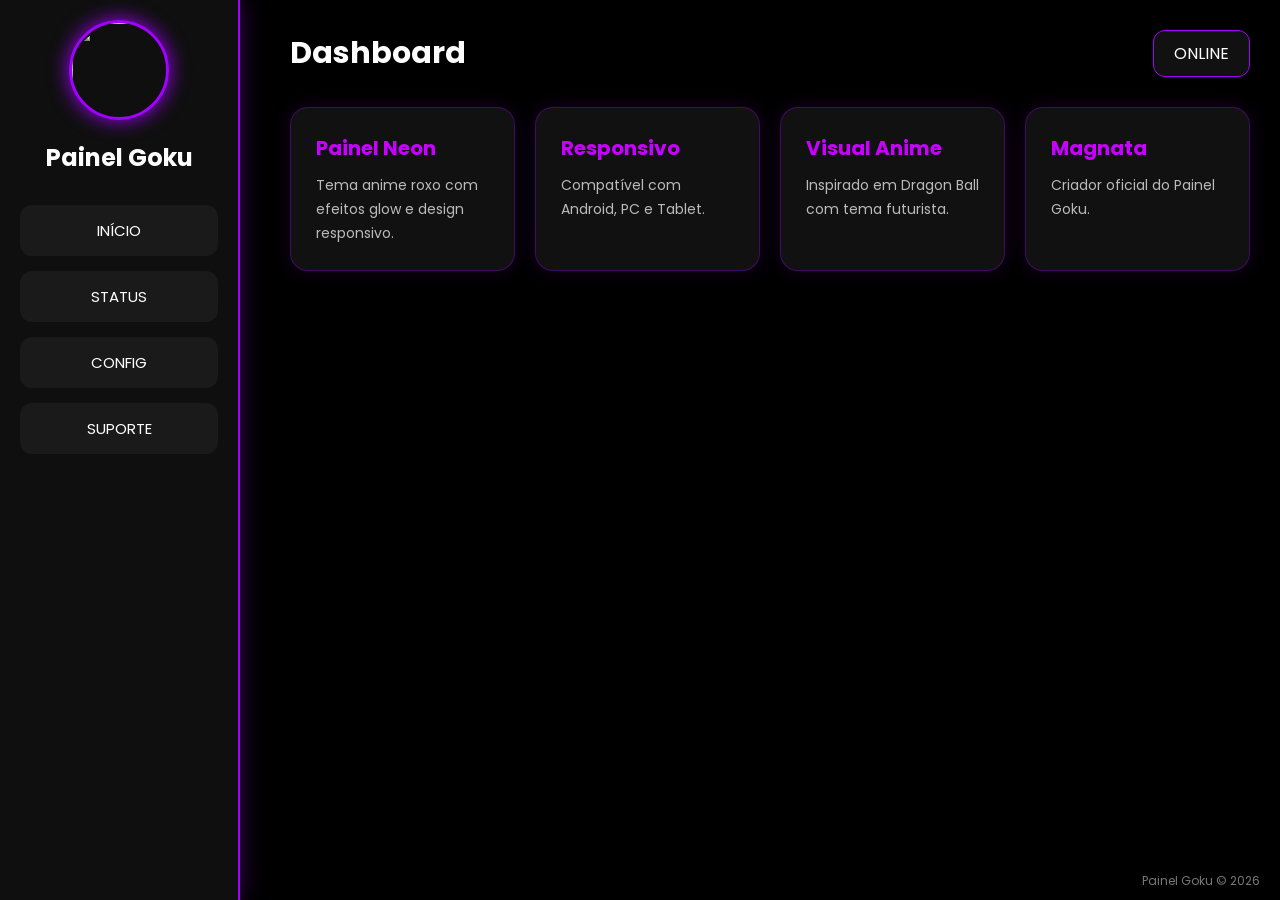
==== dashboard.html @ 2fc9810d "Create dashboard.html" ====
<!-- dashboard.html -->

<!DOCTYPE html>
<html lang="pt-BR">
<head>

<meta charset="UTF-8">
<meta name="viewport" content="width=device-width, initial-scale=1.0">

<title>Dashboard Goku</title>

<link href="https://fonts.googleapis.com/css2?family=Poppins:wght@300;400;500;600;700&display=swap" rel="stylesheet">

<style>

*{
margin:0;
padding:0;
box-sizing:border-box;
font-family:'Poppins',sans-serif;
}

body{
background:#000;
color:#fff;
overflow:hidden;
}

.sidebar{
position:fixed;
left:0;
top:0;
width:240px;
height:100%;
background:#0f0f0f;
border-right:2px solid #a200ff;
padding:20px;
box-shadow:0 0 25px #a200ff55;
}

.logo{
text-align:center;
margin-bottom:30px;
}

.logo img{
width:100px;
height:100px;
border-radius:50%;
border:3px solid #a200ff;
box-shadow:0 0 20px #a200ff;
}

.logo h1{
font-size:24px;
margin-top:10px;
}

.menu{
margin-top:30px;
}

.menu button{
width:100%;
padding:14px;
margin-bottom:15px;
background:#1a1a1a;
border:none;
border-radius:12px;
color:#fff;
font-size:15px;
cursor:pointer;
transition:0.3s;
}

.menu button:hover{
background:#a200ff;
box-shadow:0 0 20px #a200ff;
transform:translateX(5px);
}

.main{
margin-left:260px;
padding:30px;
}

.top{
display:flex;
justify-content:space-between;
align-items:center;
margin-bottom:30px;
}

.top h2{
font-size:30px;
}

.status{
background:#111;
padding:10px 20px;
border-radius:12px;
border:1px solid #a200ff;
}

.cards{
display:grid;
grid-template-columns:repeat(auto-fit,minmax(220px,1fr));
gap:20px;
}

.card{
background:#111;
padding:25px;
border-radius:18px;
border:1px solid #a200ff55;
box-shadow:0 0 20px #a200ff22;
transition:0.3s;
}

.card:hover{
transform:translateY(-5px);
box-shadow:0 0 30px #a200ff66;
}

.card h3{
margin-bottom:10px;
font-size:20px;
color:#c800ff;
}

.card p{
font-size:14px;
line-height:24px;
color:#bbb;
}

.footer{
position:fixed;
bottom:10px;
right:20px;
font-size:12px;
color:#777;
}

@media(max-width:800px){

.sidebar{
width:100%;
height:auto;
position:relative;
border-right:none;
border-bottom:2px solid #a200ff;
}

.main{
margin-left:0;
padding:20px;
}

}

</style>

</head>

<body>

<div class="sidebar">

<div class="logo">

<img src="https://raw.githubusercontent.com/matheusdasilvagama50-sudo/Teste-Garena/main/file_0000000065ec720eb50430b0cefab549.png">

<h1>Painel Goku</h1>

</div>

<div class="menu">

<button>INÍCIO</button>
<button>STATUS</button>
<button>CONFIG</button>
<button>SUPORTE</button>

</div>

</div>

<div class="main">

<div class="top">

<h2>Dashboard</h2>

<div class="status">
ONLINE
</div>

</div>

<div class="cards">

<div class="card">
<h3>Painel Neon</h3>
<p>
Tema anime roxo com efeitos glow e design responsivo.
</p>
</div>

<div class="card">
<h3>Responsivo</h3>
<p>
Compatível com Android, PC e Tablet.
</p>
</div>

<div class="card">
<h3>Visual Anime</h3>
<p>
Inspirado em Dragon Ball com tema futurista.
</p>
</div>

<div class="card">
<h3>Magnata</h3>
<p>
Criador oficial do Painel Goku.
</p>
</div>

</div>

</div>

<div class="footer">
Painel Goku © 2026
</div>

</body>
</html>
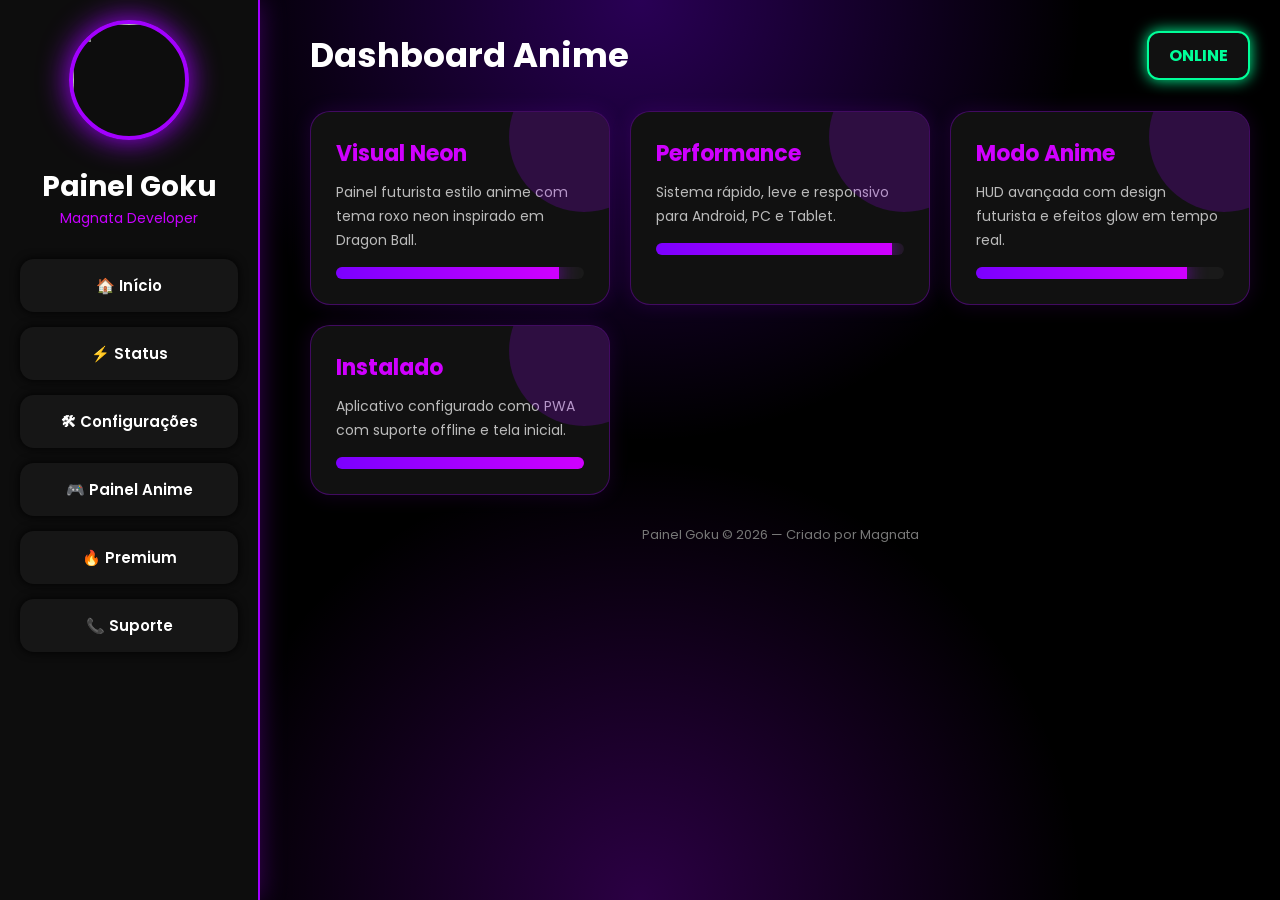
==== commit 31771261: "Update dashboard title and improve styles" ====
--- a/dashboard.html
+++ b/dashboard.html
@@ -1,13 +1,12 @@
-<!-- dashboard.html -->
-
 <!DOCTYPE html>
 <html lang="pt-BR">
+
 <head>
 
 <meta charset="UTF-8">
 <meta name="viewport" content="width=device-width, initial-scale=1.0">
 
-<title>Dashboard Goku</title>
+<title>Painel Goku</title>
 
 <link href="https://fonts.googleapis.com/css2?family=Poppins:wght@300;400;500;600;700&display=swap" rel="stylesheet">
 
@@ -26,63 +25,97 @@
 overflow:hidden;
 }
 
+/* FUNDO */
+
+.bg{
+position:fixed;
+width:100%;
+height:100%;
+background:
+radial-gradient(circle at top,#7b00ff55,transparent 40%),
+radial-gradient(circle at bottom,#a200ff44,transparent 40%),
+#000;
+z-index:-1;
+}
+
+/* SIDEBAR */
+
 .sidebar{
 position:fixed;
 left:0;
 top:0;
-width:240px;
+width:260px;
 height:100%;
-background:#0f0f0f;
+background:#0d0d0d;
 border-right:2px solid #a200ff;
 padding:20px;
 box-shadow:0 0 25px #a200ff55;
-}
-
-.logo{
+overflow:auto;
+}
+
+/* PERFIL */
+
+.profile{
 text-align:center;
 margin-bottom:30px;
 }
 
-.logo img{
-width:100px;
-height:100px;
+.profile img{
+width:120px;
+height:120px;
 border-radius:50%;
-border:3px solid #a200ff;
-box-shadow:0 0 20px #a200ff;
-}
-
-.logo h1{
-font-size:24px;
-margin-top:10px;
-}
+border:4px solid #a200ff;
+box-shadow:0 0 30px #a200ff;
+object-fit:cover;
+}
+
+.profile h1{
+margin-top:15px;
+font-size:28px;
+}
+
+.profile p{
+color:#c800ff;
+font-size:14px;
+}
+
+/* MENU */
 
 .menu{
-margin-top:30px;
+margin-top:25px;
 }
 
 .menu button{
 width:100%;
-padding:14px;
+padding:15px;
 margin-bottom:15px;
-background:#1a1a1a;
+background:#161616;
 border:none;
-border-radius:12px;
+border-radius:14px;
 color:#fff;
 font-size:15px;
+font-weight:600;
 cursor:pointer;
 transition:0.3s;
+box-shadow:0 0 10px #000;
 }
 
 .menu button:hover{
 background:#a200ff;
+transform:translateX(5px);
 box-shadow:0 0 20px #a200ff;
-transform:translateX(5px);
-}
+}
+
+/* MAIN */
 
 .main{
-margin-left:260px;
+margin-left:280px;
 padding:30px;
-}
+height:100vh;
+overflow:auto;
+}
+
+/* TOPO */
 
 .top{
 display:flex;
@@ -92,40 +125,58 @@
 }
 
 .top h2{
-font-size:30px;
+font-size:34px;
 }
 
 .status{
-background:#111;
 padding:10px 20px;
 border-radius:12px;
-border:1px solid #a200ff;
-}
+background:#111;
+border:2px solid #00ff99;
+color:#00ff99;
+font-weight:700;
+box-shadow:0 0 15px #00ff99;
+}
+
+/* CARDS */
 
 .cards{
 display:grid;
-grid-template-columns:repeat(auto-fit,minmax(220px,1fr));
+grid-template-columns:repeat(auto-fit,minmax(250px,1fr));
 gap:20px;
 }
 
 .card{
 background:#111;
 padding:25px;
-border-radius:18px;
+border-radius:20px;
 border:1px solid #a200ff55;
 box-shadow:0 0 20px #a200ff22;
 transition:0.3s;
+position:relative;
+overflow:hidden;
+}
+
+.card::before{
+content:'';
+position:absolute;
+width:150px;
+height:150px;
+background:#a200ff33;
+border-radius:50%;
+top:-50px;
+right:-50px;
 }
 
 .card:hover{
 transform:translateY(-5px);
-box-shadow:0 0 30px #a200ff66;
+box-shadow:0 0 30px #a200ff88;
 }
 
 .card h3{
+font-size:22px;
 margin-bottom:10px;
-font-size:20px;
-color:#c800ff;
+color:#d000ff;
 }
 
 .card p{
@@ -134,15 +185,36 @@
 color:#bbb;
 }
 
+/* BARRA */
+
+.bar{
+margin-top:15px;
+width:100%;
+height:12px;
+background:#1a1a1a;
+border-radius:20px;
+overflow:hidden;
+}
+
+.bar div{
+height:100%;
+background:linear-gradient(90deg,#7b00ff,#d000ff);
+width:90%;
+box-shadow:0 0 20px #a200ff;
+}
+
+/* FOOTER */
+
 .footer{
-position:fixed;
-bottom:10px;
-right:20px;
-font-size:12px;
+margin-top:30px;
+text-align:center;
 color:#777;
-}
-
-@media(max-width:800px){
+font-size:13px;
+}
+
+/* MOBILE */
+
+@media(max-width:900px){
 
 .sidebar{
 width:100%;
@@ -157,6 +229,12 @@
 padding:20px;
 }
 
+.top{
+flex-direction:column;
+gap:15px;
+align-items:flex-start;
+}
+
 }
 
 </style>
@@ -165,32 +243,47 @@
 
 <body>
 
+<div class="bg"></div>
+
+<!-- SIDEBAR -->
+
 <div class="sidebar">
 
-<div class="logo">
+<div class="profile">
 
 <img src="https://raw.githubusercontent.com/matheusdasilvagama50-sudo/Teste-Garena/main/file_0000000065ec720eb50430b0cefab549.png">
 
 <h1>Painel Goku</h1>
 
+<p>Magnata Developer</p>
+
 </div>
 
 <div class="menu">
 
-<button>INÍCIO</button>
-<button>STATUS</button>
-<button>CONFIG</button>
-<button>SUPORTE</button>
-
-</div>
-
-</div>
+<button>🏠 Início</button>
+
+<button>⚡ Status</button>
+
+<button>🛠 Configurações</button>
+
+<button>🎮 Painel Anime</button>
+
+<button>🔥 Premium</button>
+
+<button>📞 Suporte</button>
+
+</div>
+
+</div>
+
+<!-- MAIN -->
 
 <div class="main">
 
 <div class="top">
 
-<h2>Dashboard</h2>
+<h2>Dashboard Anime</h2>
 
 <div class="status">
 ONLINE
@@ -201,31 +294,57 @@
 <div class="cards">
 
 <div class="card">
-<h3>Painel Neon</h3>
+
+<h3>Visual Neon</h3>
+
 <p>
-Tema anime roxo com efeitos glow e design responsivo.
+Painel futurista estilo anime com tema roxo neon inspirado em Dragon Ball.
 </p>
+
+<div class="bar">
+<div></div>
+</div>
+
 </div>
 
 <div class="card">
-<h3>Responsivo</h3>
+
+<h3>Performance</h3>
+
 <p>
-Compatível com Android, PC e Tablet.
+Sistema rápido, leve e responsivo para Android, PC e Tablet.
 </p>
+
+<div class="bar">
+<div style="width:95%"></div>
+</div>
+
 </div>
 
 <div class="card">
-<h3>Visual Anime</h3>
+
+<h3>Modo Anime</h3>
+
 <p>
-Inspirado em Dragon Ball com tema futurista.
+HUD avançada com design futurista e efeitos glow em tempo real.
 </p>
+
+<div class="bar">
+<div style="width:85%"></div>
+</div>
+
 </div>
 
 <div class="card">
-<h3>Magnata</h3>
+
+<h3>Instalado</h3>
+
 <p>
-Criador oficial do Painel Goku.
+Aplicativo configurado como PWA com suporte offline e tela inicial.
 </p>
+
+<div class="bar">
+<div style="width:100%"></div>
 </div>
 
 </div>
@@ -233,7 +352,11 @@
 </div>
 
 <div class="footer">
-Painel Goku © 2026
+
+Painel Goku © 2026 — Criado por Magnata
+
+</div>
+
 </div>
 
 </body>
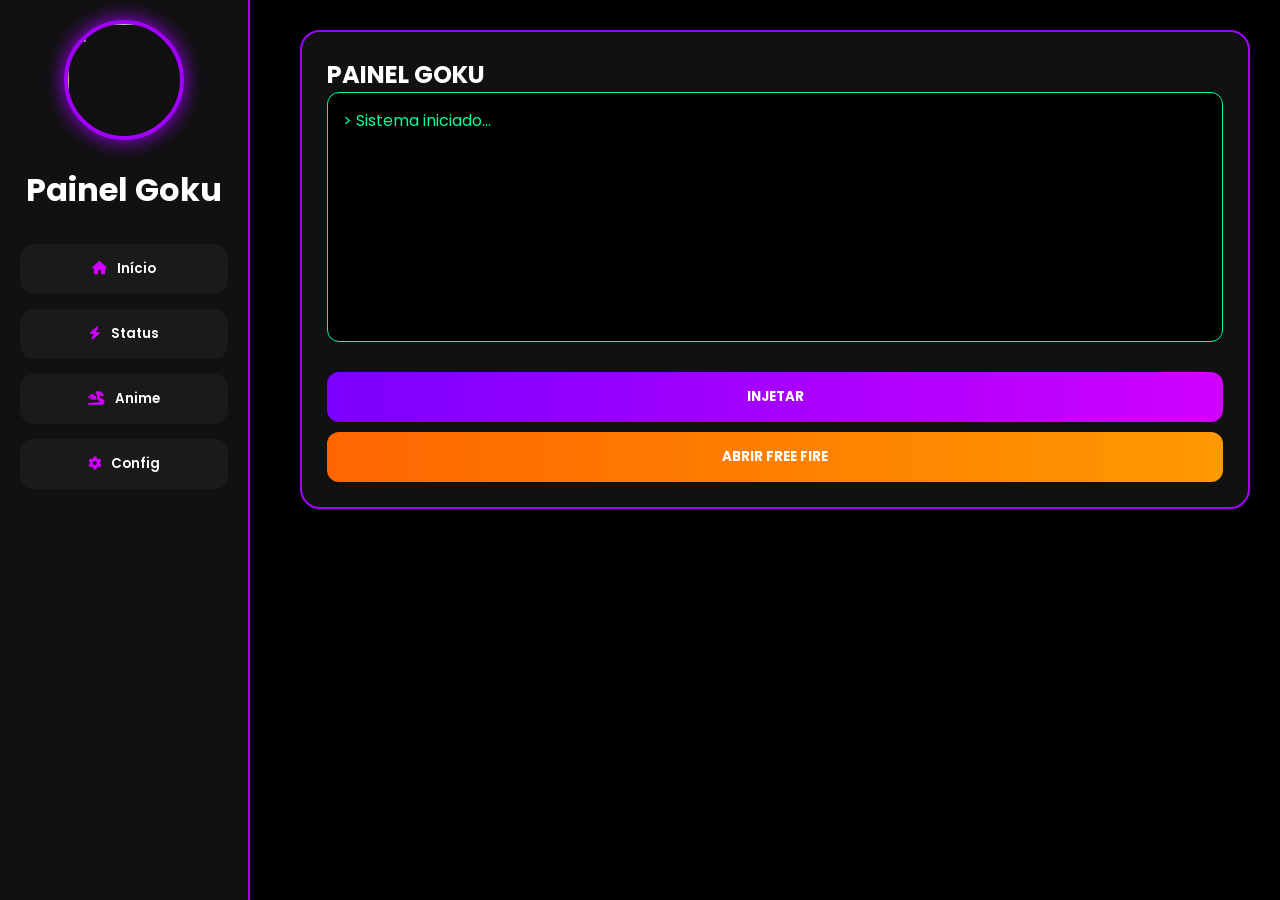
==== commit 81c7427f: "Update dashboard.html" ====
--- a/dashboard.html
+++ b/dashboard.html
@@ -4,11 +4,14 @@
 <head>
 
 <meta charset="UTF-8">
+
 <meta name="viewport" content="width=device-width, initial-scale=1.0">
 
-<title>Painel Goku</title>
+<title>Dashboard Goku</title>
 
 <link href="https://fonts.googleapis.com/css2?family=Poppins:wght@300;400;500;600;700&display=swap" rel="stylesheet">
+
+<link rel="stylesheet" href="https://cdnjs.cloudflare.com/ajax/libs/font-awesome/6.5.1/css/all.min.css">
 
 <style>
 
@@ -25,35 +28,16 @@
 overflow:hidden;
 }
 
-/* FUNDO */
-
-.bg{
-position:fixed;
-width:100%;
-height:100%;
-background:
-radial-gradient(circle at top,#7b00ff55,transparent 40%),
-radial-gradient(circle at bottom,#a200ff44,transparent 40%),
-#000;
-z-index:-1;
-}
-
-/* SIDEBAR */
-
 .sidebar{
 position:fixed;
 left:0;
 top:0;
-width:260px;
+width:250px;
 height:100%;
-background:#0d0d0d;
+background:#111;
+padding:20px;
 border-right:2px solid #a200ff;
-padding:20px;
-box-shadow:0 0 25px #a200ff55;
-overflow:auto;
-}
-
-/* PERFIL */
+}
 
 .profile{
 text-align:center;
@@ -65,176 +49,73 @@
 height:120px;
 border-radius:50%;
 border:4px solid #a200ff;
-box-shadow:0 0 30px #a200ff;
-object-fit:cover;
+box-shadow:0 0 20px #a200ff;
 }
 
 .profile h1{
 margin-top:15px;
-font-size:28px;
-}
-
-.profile p{
-color:#c800ff;
-font-size:14px;
-}
-
-/* MENU */
-
-.menu{
-margin-top:25px;
 }
 
 .menu button{
 width:100%;
 padding:15px;
 margin-bottom:15px;
-background:#161616;
 border:none;
 border-radius:14px;
+background:#1a1a1a;
 color:#fff;
-font-size:15px;
+cursor:pointer;
 font-weight:600;
-cursor:pointer;
-transition:0.3s;
-box-shadow:0 0 10px #000;
-}
-
-.menu button:hover{
-background:#a200ff;
-transform:translateX(5px);
-box-shadow:0 0 20px #a200ff;
-}
-
-/* MAIN */
+}
+
+.menu button i{
+margin-right:10px;
+color:#d000ff;
+}
 
 .main{
-margin-left:280px;
+margin-left:270px;
 padding:30px;
-height:100vh;
-overflow:auto;
-}
-
-/* TOPO */
-
-.top{
-display:flex;
-justify-content:space-between;
-align-items:center;
-margin-bottom:30px;
-}
-
-.top h2{
-font-size:34px;
-}
-
-.status{
-padding:10px 20px;
-border-radius:12px;
-background:#111;
-border:2px solid #00ff99;
-color:#00ff99;
-font-weight:700;
-box-shadow:0 0 15px #00ff99;
-}
-
-/* CARDS */
-
-.cards{
-display:grid;
-grid-template-columns:repeat(auto-fit,minmax(250px,1fr));
-gap:20px;
-}
-
-.card{
+}
+
+.inject-box{
 background:#111;
 padding:25px;
 border-radius:20px;
-border:1px solid #a200ff55;
-box-shadow:0 0 20px #a200ff22;
-transition:0.3s;
-position:relative;
-overflow:hidden;
-}
-
-.card::before{
-content:'';
-position:absolute;
-width:150px;
-height:150px;
-background:#a200ff33;
-border-radius:50%;
-top:-50px;
-right:-50px;
-}
-
-.card:hover{
-transform:translateY(-5px);
-box-shadow:0 0 30px #a200ff88;
-}
-
-.card h3{
-font-size:22px;
-margin-bottom:10px;
-color:#d000ff;
-}
-
-.card p{
-font-size:14px;
-line-height:24px;
-color:#bbb;
-}
-
-/* BARRA */
-
-.bar{
-margin-top:15px;
+border:2px solid #a200ff;
+}
+
+.terminal{
 width:100%;
-height:12px;
-background:#1a1a1a;
-border-radius:20px;
-overflow:hidden;
-}
-
-.bar div{
-height:100%;
+height:250px;
+background:#000;
+border-radius:12px;
+padding:15px;
+overflow:auto;
+font-family:monospace;
+color:#00ff99;
+margin-bottom:20px;
+border:1px solid #00ff99;
+}
+
+.inject-btn,
+.open-btn{
+width:100%;
+padding:15px;
+border:none;
+border-radius:12px;
+margin-top:10px;
+font-weight:700;
+color:#fff;
+cursor:pointer;
+}
+
+.inject-btn{
 background:linear-gradient(90deg,#7b00ff,#d000ff);
-width:90%;
-box-shadow:0 0 20px #a200ff;
-}
-
-/* FOOTER */
-
-.footer{
-margin-top:30px;
-text-align:center;
-color:#777;
-font-size:13px;
-}
-
-/* MOBILE */
-
-@media(max-width:900px){
-
-.sidebar{
-width:100%;
-height:auto;
-position:relative;
-border-right:none;
-border-bottom:2px solid #a200ff;
-}
-
-.main{
-margin-left:0;
-padding:20px;
-}
-
-.top{
-flex-direction:column;
-gap:15px;
-align-items:flex-start;
-}
-
+}
+
+.open-btn{
+background:linear-gradient(90deg,#ff6600,#ff9900);
 }
 
 </style>
@@ -243,10 +124,6 @@
 
 <body>
 
-<div class="bg"></div>
-
-<!-- SIDEBAR -->
-
 <div class="sidebar">
 
 <div class="profile">
@@ -255,109 +132,93 @@
 
 <h1>Painel Goku</h1>
 
-<p>Magnata Developer</p>
-
 </div>
 
 <div class="menu">
 
-<button>🏠 Início</button>
-
-<button>⚡ Status</button>
-
-<button>🛠 Configurações</button>
-
-<button>🎮 Painel Anime</button>
-
-<button>🔥 Premium</button>
-
-<button>📞 Suporte</button>
-
-</div>
-
-</div>
-
-<!-- MAIN -->
+<button><i class="fa-solid fa-house"></i>Início</button>
+
+<button><i class="fa-solid fa-bolt"></i>Status</button>
+
+<button><i class="fa-solid fa-dragon"></i>Anime</button>
+
+<button><i class="fa-solid fa-gear"></i>Config</button>
+
+</div>
+
+</div>
 
 <div class="main">
 
-<div class="top">
-
-<h2>Dashboard Anime</h2>
-
-<div class="status">
-ONLINE
-</div>
-
-</div>
-
-<div class="cards">
-
-<div class="card">
-
-<h3>Visual Neon</h3>
-
-<p>
-Painel futurista estilo anime com tema roxo neon inspirado em Dragon Ball.
-</p>
-
-<div class="bar">
-<div></div>
-</div>
-
-</div>
-
-<div class="card">
-
-<h3>Performance</h3>
-
-<p>
-Sistema rápido, leve e responsivo para Android, PC e Tablet.
-</p>
-
-<div class="bar">
-<div style="width:95%"></div>
-</div>
-
-</div>
-
-<div class="card">
-
-<h3>Modo Anime</h3>
-
-<p>
-HUD avançada com design futurista e efeitos glow em tempo real.
-</p>
-
-<div class="bar">
-<div style="width:85%"></div>
-</div>
-
-</div>
-
-<div class="card">
-
-<h3>Instalado</h3>
-
-<p>
-Aplicativo configurado como PWA com suporte offline e tela inicial.
-</p>
-
-<div class="bar">
-<div style="width:100%"></div>
-</div>
-
-</div>
-
-</div>
-
-<div class="footer">
-
-Painel Goku © 2026 — Criado por Magnata
-
-</div>
-
-</div>
+<div class="inject-box">
+
+<h2>PAINEL GOKU</h2>
+
+<div class="terminal" id="terminal">
+
+<span>> Sistema iniciado...</span>
+
+</div>
+
+<button class="inject-btn" onclick="injetar()">
+INJETAR
+</button>
+
+<button class="open-btn" onclick="abrirFF()">
+ABRIR FREE FIRE
+</button>
+
+</div>
+
+</div>
+
+<script>
+
+function injetar(){
+
+const terminal = document.getElementById("terminal");
+
+const linhas = [
+
+"> Inicializando...",
+"> Carregando assets...",
+"> Renderizando HUD...",
+"> Sistema online.",
+"> Painel iniciado."
+
+];
+
+terminal.innerHTML = "";
+
+let i = 0;
+
+const intervalo = setInterval(()=>{
+
+if(i >= linhas.length){
+
+clearInterval(intervalo);
+
+return;
+
+}
+
+terminal.innerHTML += `<div>${linhas[i]}</div>`;
+
+terminal.scrollTop = terminal.scrollHeight;
+
+i++;
+
+},700);
+
+}
+
+function abrirFF(){
+
+window.open("https://ff.garena.com","_blank");
+
+}
+
+</script>
 
 </body>
 </html>
